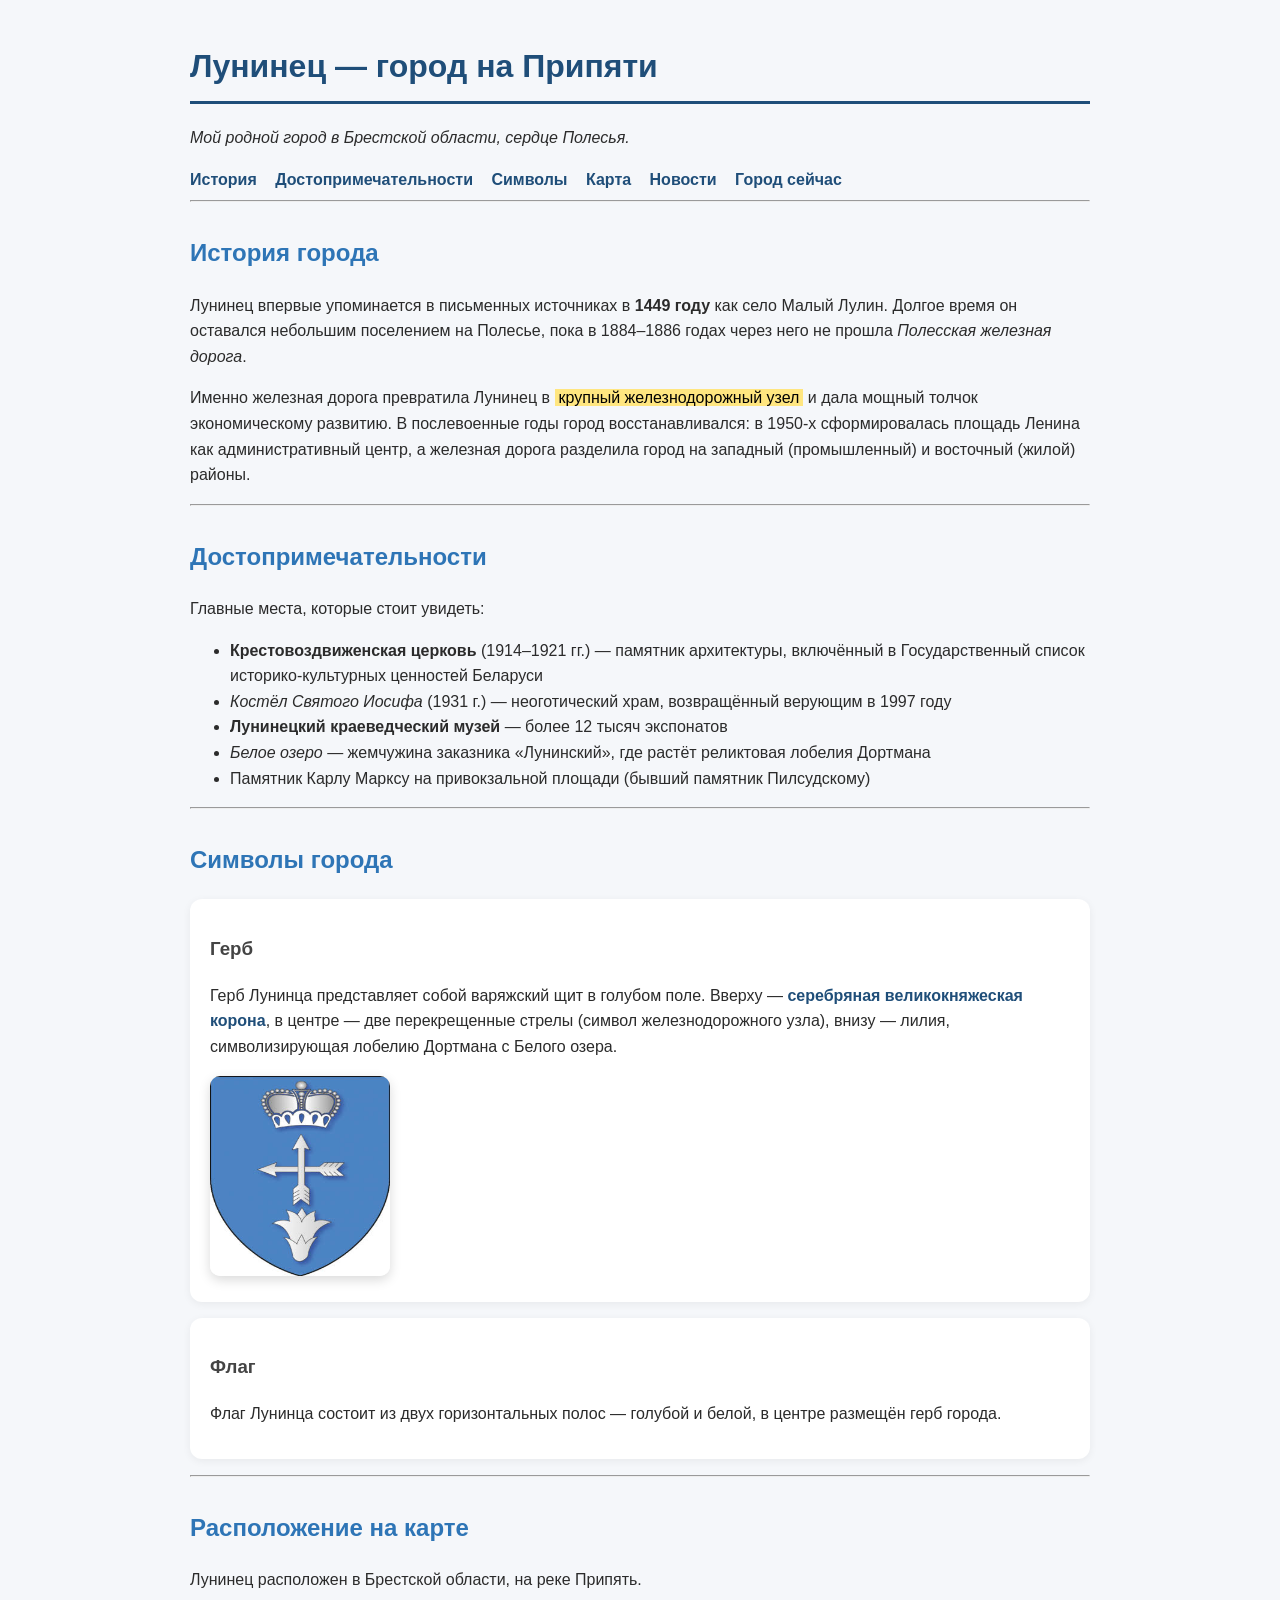
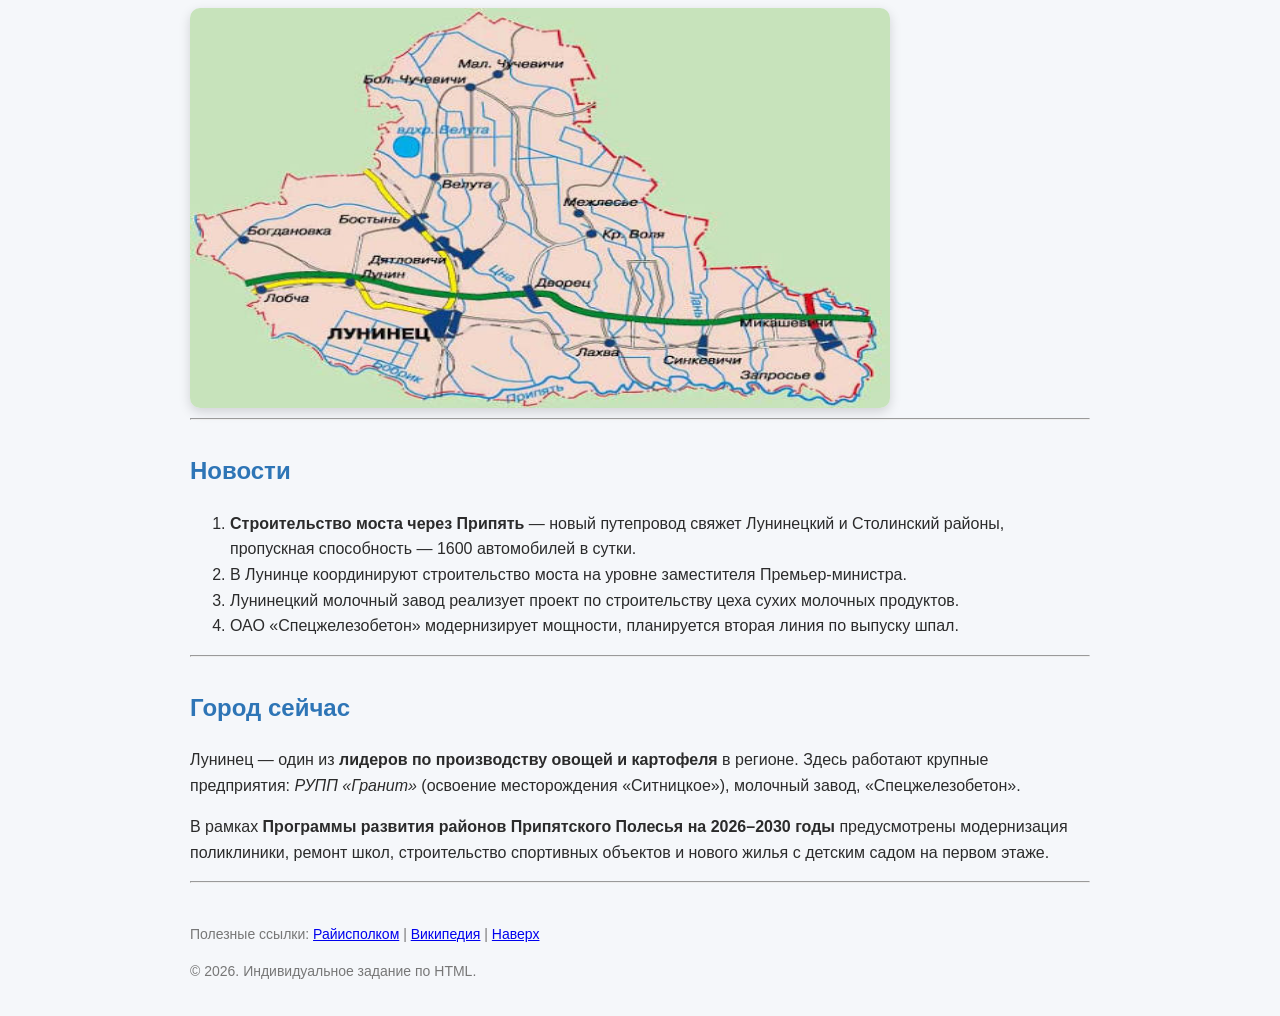
==== lab1-2/index.html @ 96716877 "Добавьте файлы проекта." ====
﻿<!DOCTYPE html>
<html lang="ru">
<head>
    <meta charset="utf-8" />
    <title>Лунинец — мой город</title>
    <style>
        body {
            font-family: 'Segoe UI', Arial, sans-serif;
            max-width: 900px;
            margin: 0 auto;
            padding: 20px;
            background: #f5f7fa;
            color: #2b2b2b;
            line-height: 1.6;
        }

        h1 {
            color: #1f4e79;
            border-bottom: 3px solid #1f4e79;
            padding-bottom: 8px;
        }

        h2 {
            color: #2e75b6;
            margin-top: 32px;
        }

        h3 {
            color: #444;
        }

        nav a {
            margin-right: 14px;
            color: #1f4e79;
            text-decoration: none;
            font-weight: 600;
        }

            nav a:hover {
                text-decoration: underline;
            }

        img {
            border-radius: 10px;
            box-shadow: 0 4px 12px rgba(0, 0, 0, 0.15);
            margin: 10px 0;
            display: block;
        }

        .card {
            background: #fff;
            padding: 16px 20px;
            border-radius: 12px;
            box-shadow: 0 2px 8px rgba(0, 0, 0, 0.06);
            margin: 16px 0;
        }

        footer {
            margin-top: 40px;
            font-size: 14px;
            color: #777;
        }

        mark {
            background: #ffe680;
            padding: 0 4px;
        }
    </style>
</head>
<body>

    <h1>Лунинец — город на Припяти</h1>
    <p><em>Мой родной город в Брестской области, сердце Полесья.</em></p>

    <nav>
        <a href="#history">История</a>
        <a href="#sights">Достопримечательности</a>
        <a href="#symbols">Символы</a>
        <a href="#map">Карта</a>
        <a href="#news">Новости</a>
        <a href="#now">Город сейчас</a>
    </nav>

    <hr>

    <main>

        <section id="history">
            <h2>История города</h2>
            <p>
                Лунинец впервые упоминается в письменных источниках в
                <strong>1449 году</strong> как село Малый Лулин. Долгое время
                он оставался небольшим поселением на Полесье, пока в 1884–1886
                годах через него не прошла <em>Полесская железная дорога</em>.
            </p>
            <p>
                Именно железная дорога превратила Лунинец в
                <mark>крупный железнодорожный узел</mark> и дала мощный толчок
                экономическому развитию. В послевоенные годы город
                восстанавливался: в 1950-х сформировалась площадь Ленина как
                административный центр, а железная дорога разделила город
                на западный (промышленный) и восточный (жилой) районы.
            </p>
        </section>

        <hr>

        <section id="sights">
            <h2>Достопримечательности</h2>
            <p>Главные места, которые стоит увидеть:</p>
            <ul>
                <li>
                    <b>Крестовоздвиженская церковь</b> (1914–1921 гг.) — памятник
                    архитектуры, включённый в Государственный список
                    историко-культурных ценностей Беларуси
                </li>
                <li>
                    <i>Костёл Святого Иосифа</i> (1931 г.) — неоготический храм,
                    возвращённый верующим в 1997 году
                </li>
                <li>
                    <strong>Лунинецкий краеведческий музей</strong> — более
                    12 тысяч экспонатов
                </li>
                <li>
                    <em>Белое озеро</em> — жемчужина заказника «Лунинский»,
                    где растёт реликтовая лобелия Дортмана
                </li>
                <li>
                    Памятник Карлу Марксу на привокзальной площади
                    (бывший памятник Пилсудскому)
                </li>
            </ul>
        </section>

        <hr>

        <section id="symbols">
            <h2>Символы города</h2>
            <div class="card">
                <h3>Герб</h3>
                <p>
                    Герб Лунинца представляет собой варяжский щит в голубом поле.
                    Вверху —
                    <span style="color:#1f4e79; font-weight:bold;">серебряная великокняжеская корона</span>,
                    в центре — две перекрещенные стрелы (символ железнодорожного
                    узла), внизу — лилия, символизирующая лобелию Дортмана
                    с Белого озера.
                </p>
                <img src="images/coat.png" alt="Герб Лунинца"
                     title="Герб города Лунинца" width="180" height="200">
            </div>

            <div class="card">
                <h3>Флаг</h3>
                <p>
                    Флаг Лунинца состоит из двух горизонтальных полос — голубой
                    и белой, в центре размещён герб города.
                </p>
            </div>
        </section>

        <hr>

        <section id="map">
            <h2>Расположение на карте</h2>
            <p>Лунинец расположен в Брестской области, на реке Припять.</p>
            <img src="images/map.png" alt="Карта Лунинца"
                 title="Карта города Лунинца" width="700" height="400">
        </section>

        <hr>

        <section id="news">
            <h2>Новости</h2>
            <ol>
                <li>
                    <strong>Строительство моста через Припять</strong> — новый
                    путепровод свяжет Лунинецкий и Столинский районы, пропускная
                    способность — 1600 автомобилей в сутки.
                </li>
                <li>
                    В Лунинце координируют строительство моста на уровне
                    заместителя Премьер-министра.
                </li>
                <li>
                    Лунинецкий молочный завод реализует проект по строительству
                    цеха сухих молочных продуктов.
                </li>
                <li>
                    ОАО «Спецжелезобетон» модернизирует мощности, планируется
                    вторая линия по выпуску шпал.
                </li>
            </ol>
        </section>

        <hr>

        <section id="now">
            <h2>Город сейчас</h2>
            <p>
                Лунинец — один из <b>лидеров по производству овощей и картофеля</b>
                в регионе. Здесь работают крупные предприятия:
                <i>РУПП «Гранит»</i> (освоение месторождения «Ситницкое»),
                молочный завод, «Спецжелезобетон».
            </p>
            <p>
                В рамках <strong>
                    Программы развития районов Припятского Полесья
                    на 2026–2030 годы
                </strong> предусмотрены модернизация поликлиники,
                ремонт школ, строительство спортивных объектов и нового жилья
                с детским садом на первом этаже.
            </p>
        </section>

    </main>

    <hr>

    <footer>
        <p>
            Полезные ссылки:
            <a href="https://luninets.brest-region.gov.by" target="_blank"
               title="Официальный сайт Лунинецкого райисполкома">Райисполком</a> |
            <a href="https://ru.wikipedia.org/wiki/Лунинец" target="_self"
               title="Лунинец в Википедии">Википедия</a> |
            <a href="#history" target="_top" title="Наверх к истории">Наверх</a>
        </p>
        <p>&copy; 2026. Индивидуальное задание по HTML.</p>
    </footer>

</body>
</html>
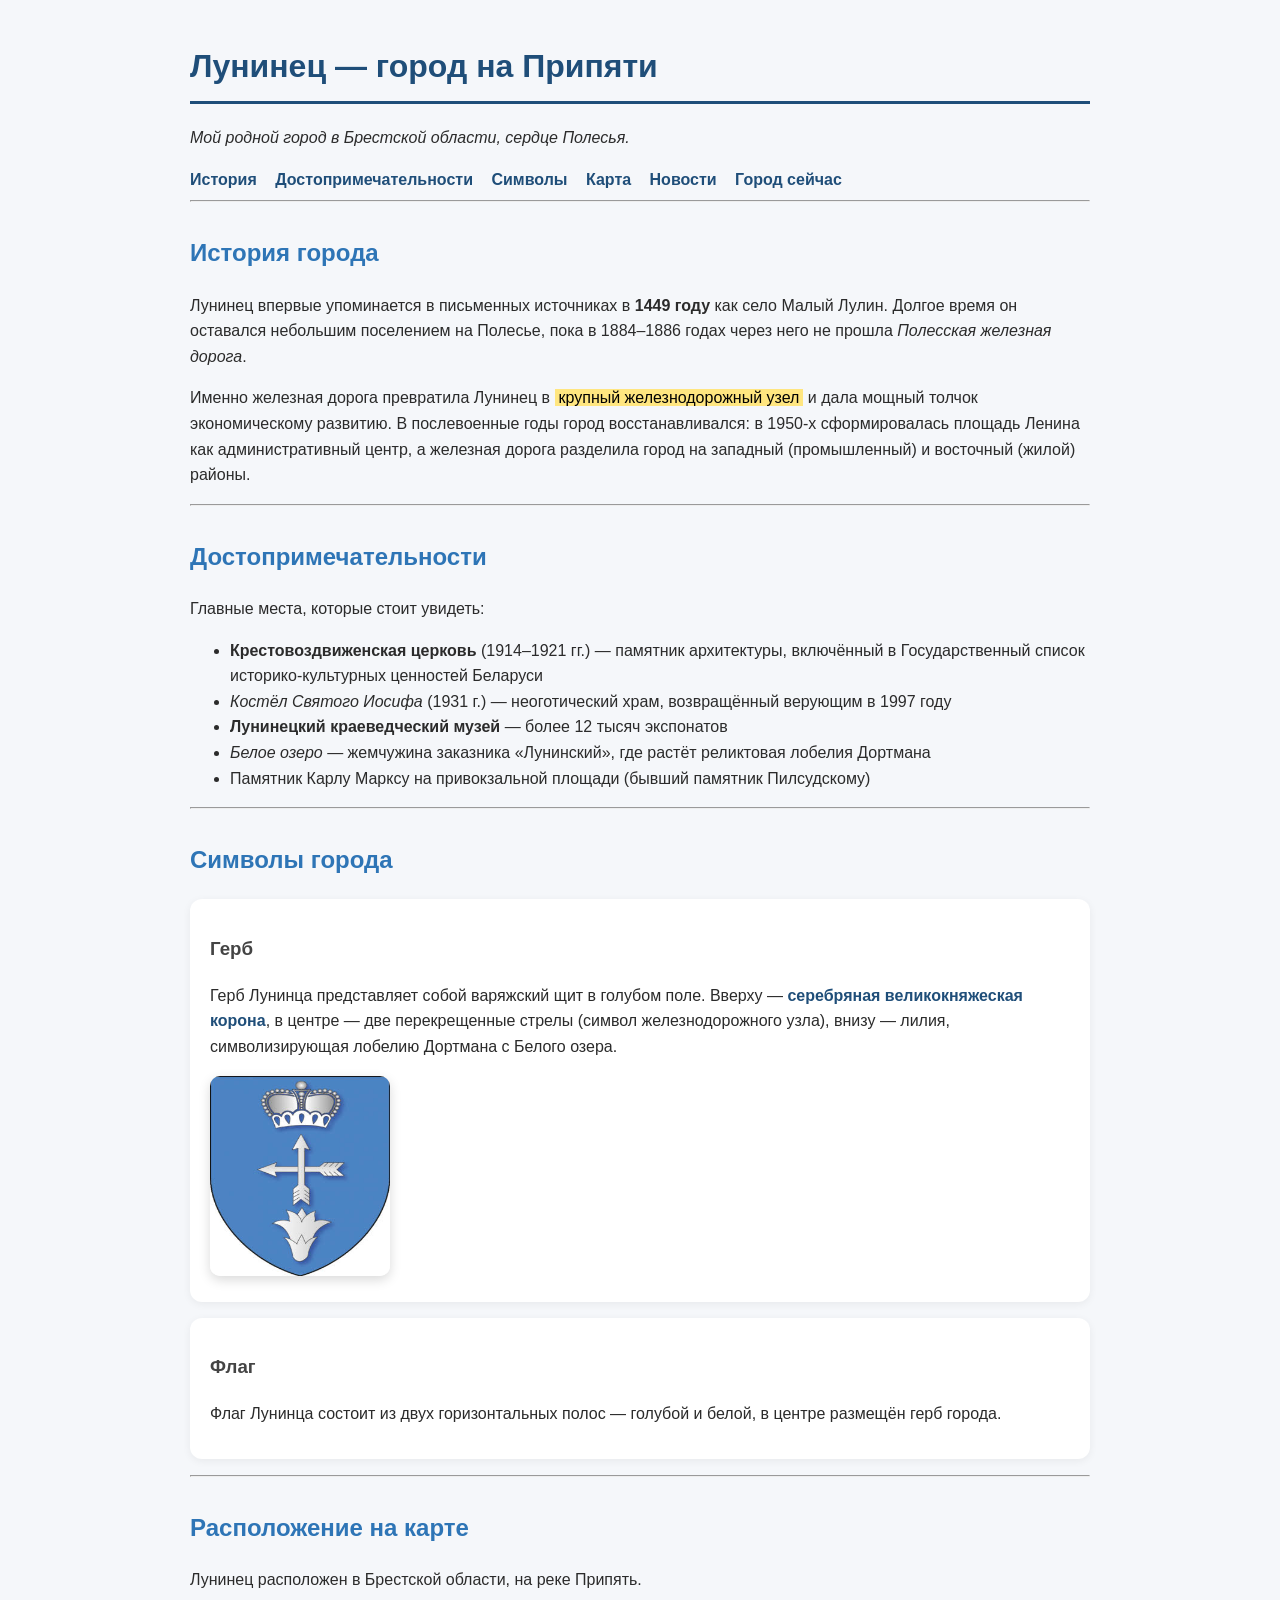
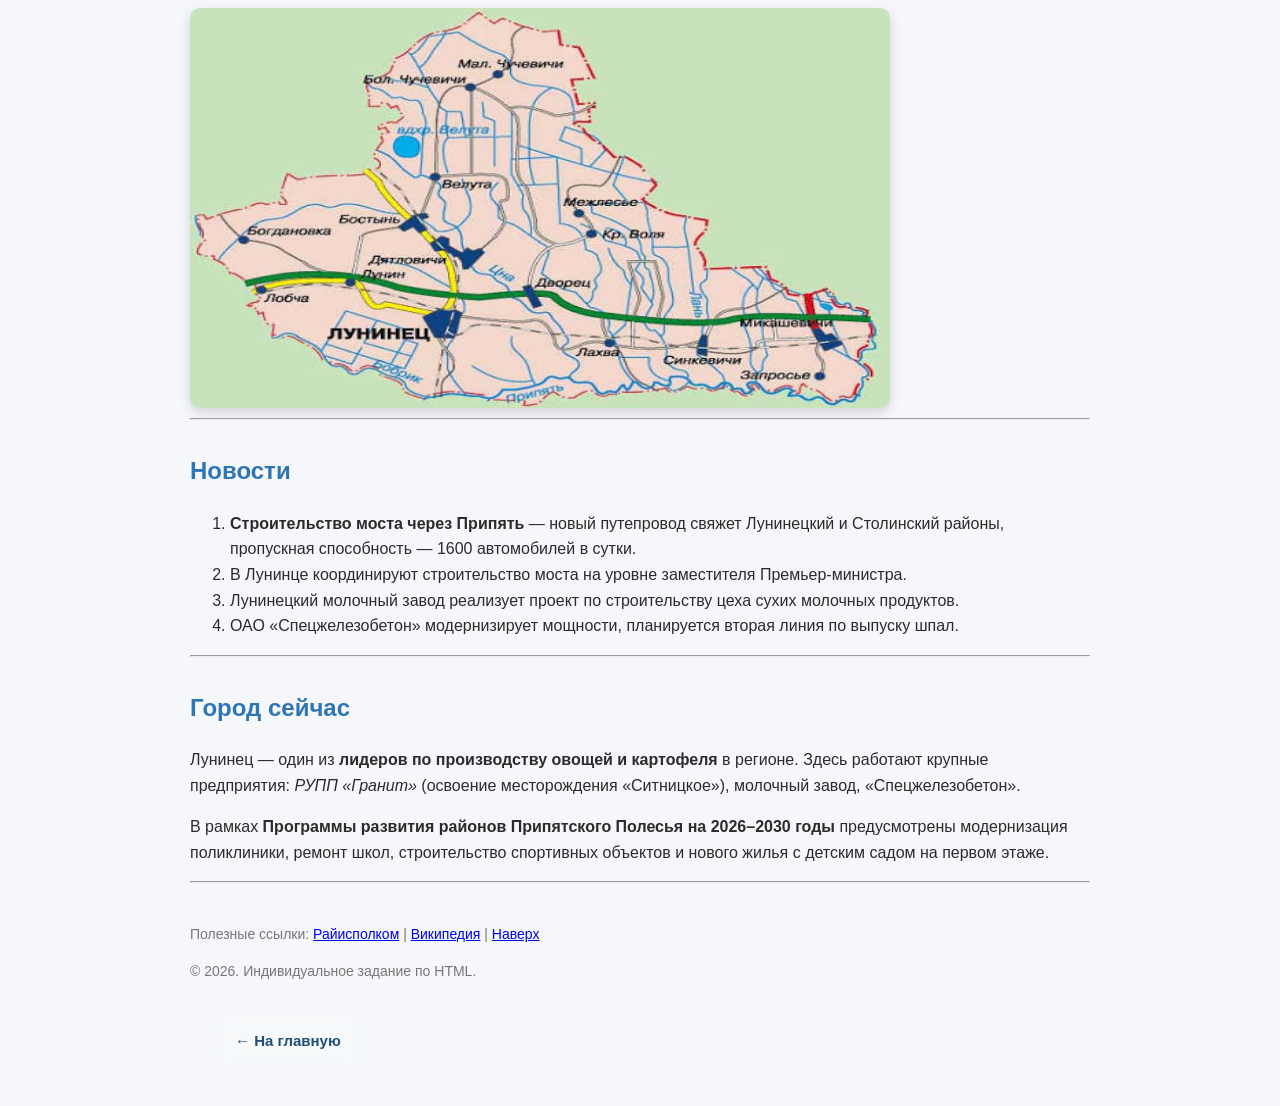
==== commit 96695e95: "ura" ====
--- a/lab1-2/index.html
+++ b/lab1-2/index.html
@@ -65,6 +65,28 @@
             background: #ffe680;
             padding: 0 4px;
         }
+.back-btn {
+    display: inline-block;
+    margin: 20px;
+    padding: 12px 24px;
+    background: rgba(255, 255, 255, 0.15);
+    backdrop-filter: blur(10px);
+    border: 1px solid rgba(255, 255, 255, 0.3);
+    color: #1f4e79;
+    text-decoration: none;
+    font-family: 'Segoe UI', Arial, sans-serif;
+    font-weight: 600;
+    font-size: 15px;
+    border-radius: 30px;
+    transition: all 0.25s ease;
+}
+
+.back-btn:hover {
+    background: rgba(255, 255, 255, 0.3);
+    transform: translateY(-2px);
+    box-shadow: 0 8px 20px rgba(0, 0, 0, 0.1);
+}
+    
     </style>
 </head>
 <body>
@@ -231,4 +253,5 @@
     </footer>
 
 </body>
+<a href="../index.html" class="back-btn">← На главную</a>
 </html>
